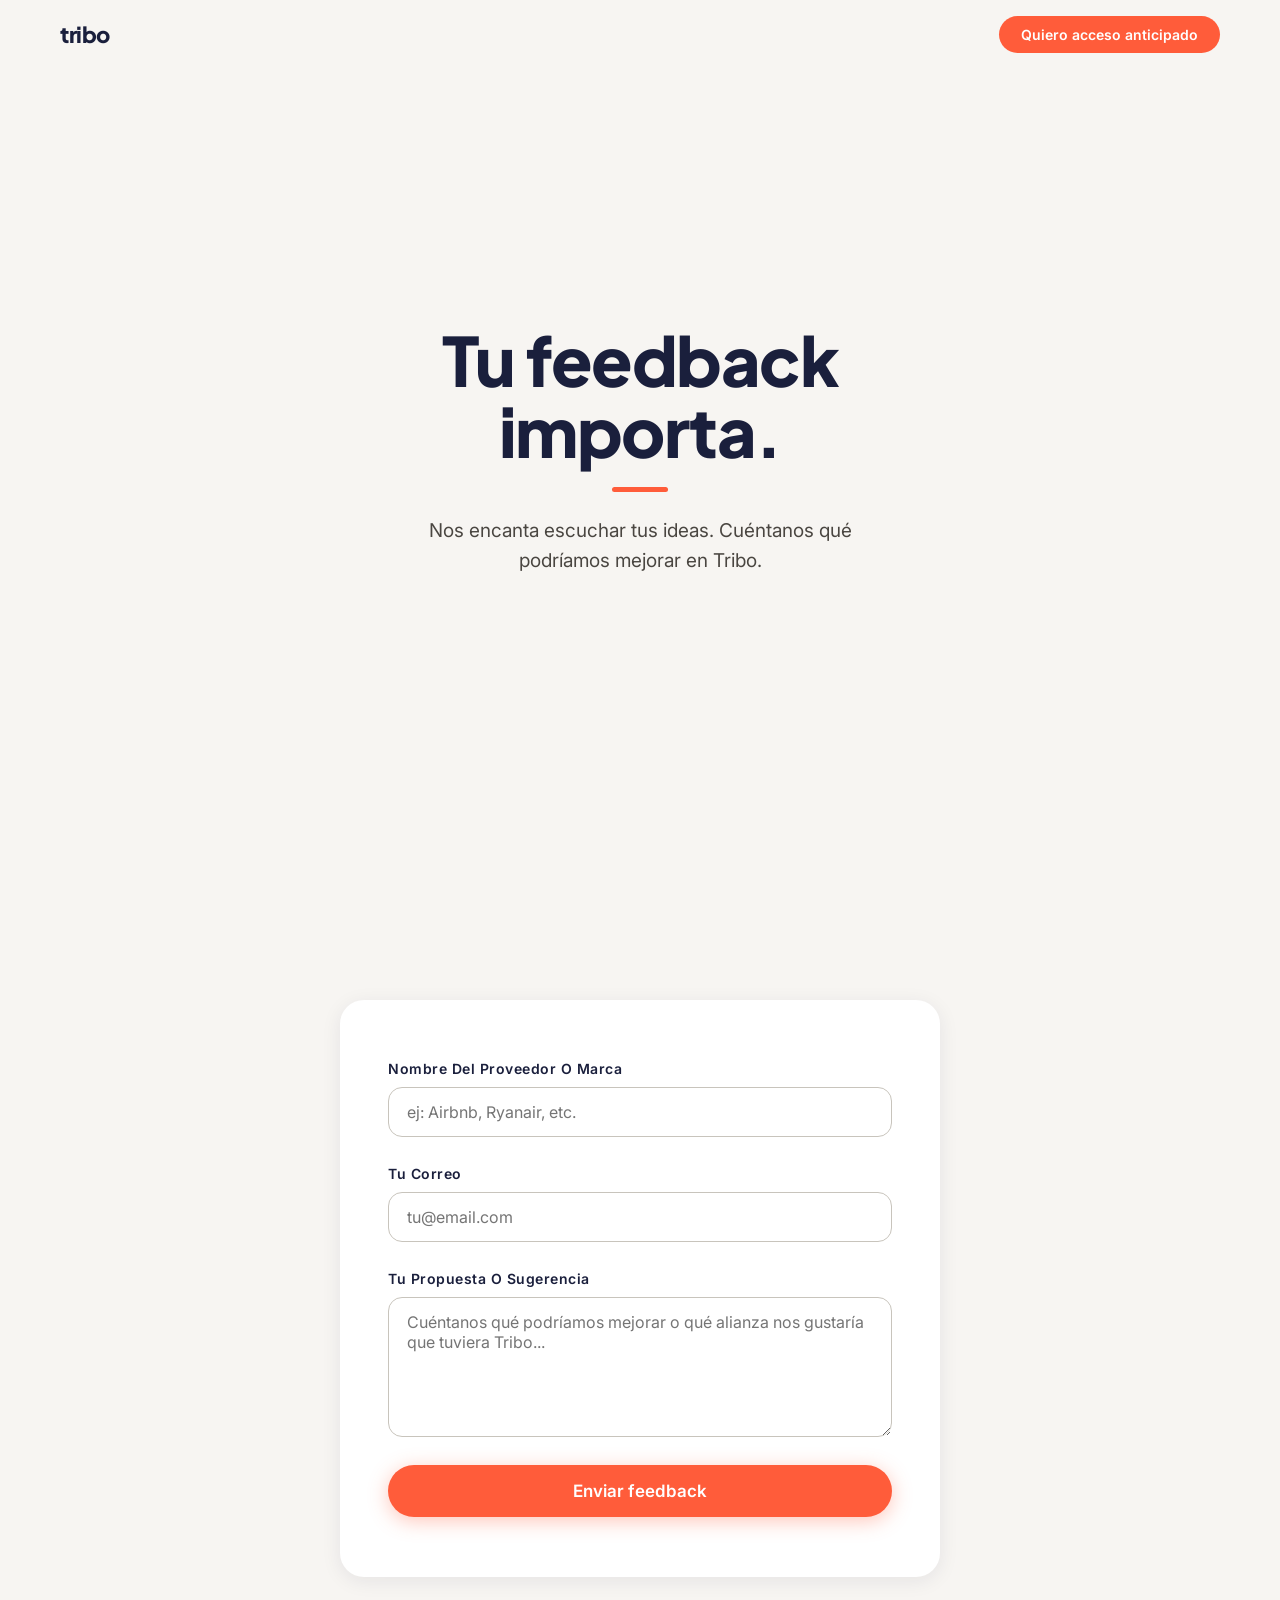
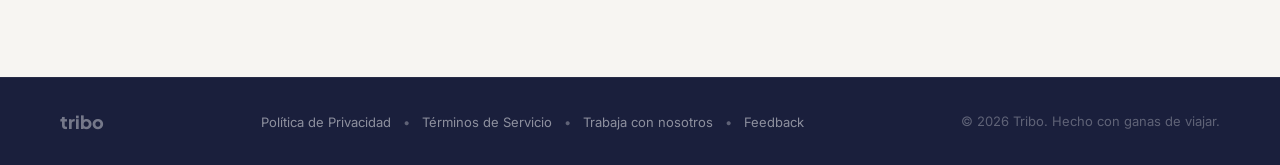
==== feedback.html @ 0e7f5cf8 "Add feedback page and form submission handler" ====
<!DOCTYPE html>
<html lang="es">
<head>
  <meta charset="UTF-8">
  <meta name="viewport" content="width=device-width, initial-scale=1.0">
  <title>Feedback — Tribo</title>
  <meta name="description" content="Cuéntanos tu sugerencia para mejorar Tribo.">
  <meta property="og:title" content="Feedback — Tribo">
  <meta property="og:description" content="Cuéntanos tu sugerencia para mejorar Tribo.">
  <meta property="og:type" content="website">
  <link rel="preconnect" href="https://fonts.googleapis.com">
  <link rel="preconnect" href="https://fonts.gstatic.com" crossorigin>
  <link rel="icon" type="image/png" href="Logo Tribo App.png">
  <link href="https://fonts.googleapis.com/css2?family=Plus+Jakarta+Sans:wght@700;800&family=Inter:wght@400;500;600&display=swap" rel="stylesheet">
  <link rel="stylesheet" href="styles.css">
</head>
<body>

  <!-- NAV -->
  <nav class="nav" id="nav">
    <div class="nav__inner">
      <a href="index.html" class="nav__logo">tribo</a>
      <a href="index.html#waitlist" class="btn btn--nav">Quiero acceso anticipado</a>
    </div>
  </nav>

  <!-- HERO FEEDBACK -->
  <section class="hero hero--feedback" id="hero">
    <div class="hero__content reveal">
      <h1 class="hero__headline">Tu feedback<br>importa.</h1>
      <p class="hero__sub">Nos encanta escuchar tus ideas. Cuéntanos qué podríamos mejorar en Tribo.</p>
    </div>
  </section>

  <!-- FORMULARIO FEEDBACK -->
  <section class="section section--feedback-form" id="feedback-section">
    <div class="section__inner section__inner--form reveal">
      
      <!-- CONTENEDOR FORM -->
      <div class="feedback-form-container" id="feedbackFormContainer">
        <form class="feedback-form feedback-form--active" id="feedbackForm" novalidate>
          
          <div class="form-group">
            <label class="form-label" for="providerName">Nombre del proveedor o marca</label>
            <input 
              class="form-input" 
              id="providerName" 
              type="text" 
              name="providerName" 
              placeholder="ej: Airbnb, Ryanair, etc."
              required
            >
          </div>

          <div class="form-group">
            <label class="form-label" for="email">Tu correo</label>
            <input 
              class="form-input" 
              id="email" 
              type="email" 
              name="email" 
              placeholder="tu@email.com"
              required
            >
          </div>

          <div class="form-group">
            <label class="form-label" for="proposal">Tu propuesta o sugerencia</label>
            <textarea 
              class="form-input form-input--textarea" 
              id="proposal" 
              name="proposal" 
              placeholder="Cuéntanos qué podríamos mejorar o qué alianza nos gustaría que tuviera Tribo..."
              required
            ></textarea>
          </div>

          <button type="submit" class="btn btn--primary" id="submitBtn">Enviar feedback</button>
        </form>
      </div>

      <!-- MENSAJE DE AGRADECIMIENTO (oculto al inicio) -->
      <div class="thank-you-message" id="thankYouMessage" style="display: none;">
        <div class="thank-you-message__content">
          <div class="thank-you-message__icon">✓</div>
          <h2 class="thank-you-message__title">¡Gracias!</h2>
          <p class="thank-you-message__text">
            Tu feedback nos ayuda a mejorar. Nos pondremos en contacto contigo pronto.
          </p>
          <p class="thank-you-message__text--secondary">
            Hemos enviado una copia a <strong id="confirmEmail"></strong>
          </p>
          <a href="index.html" class="btn btn--dark" style="margin-top: 16px; max-width: 200px;">Volver al inicio</a>
        </div>
      </div>

    </div>
  </section>

  <!-- FOOTER -->
  <footer class="footer">
    <div class="footer__inner">
      <span class="footer__logo">tribo</span>
       <nav class="footer__links">
        <a href="privacidad.html" class="footer__link">Política de Privacidad</a>
        <span class="footer__separator">•</span>
        <a href="terminos.html" class="footer__link">Términos de Servicio</a>
        <span class="footer__separator">•</span>
        <a href="trabaja-con-nosotros.html" class="footer__link">Trabaja con nosotros</a>
        <span class="footer__separator">•</span>
        <a href="feedback.html" class="footer__link">Feedback</a>
       </nav>
      <p class="footer__copy">© 2026 Tribo. Hecho con ganas de viajar.</p>
    </div>
  </footer>

  <script src="main.js"></script>
  <script src="feedback.js"></script>
</body>
</html>
---- styles.css ----
/* ============================================
   TRIBO LANDING — styles.css
   Design system fiel a la identidad de Tribo
   ============================================ */

/* --- VARIABLES --- */
:root {
  --coral:      #FF5C3A;
  --coral-dark: #E04828;
  --coral-pale: #FFF0EC;
  --navy:       #1A1F3C;
  --navy-mid:   #252B4A;
  --navy-light: #2E3560;
  --offwhite:   #F7F5F2;
  --mint:       #2DD4A0;
  --mint-pale:  #E6FAF4;
  --white:      #FFFFFF;
  --gray-100:   #F0EDE8;
  --gray-300:   #C8C4BC;
  --gray-500:   #8A8680;
  --gray-700:   #4A4641;

  --font-head: 'Plus Jakarta Sans', sans-serif;
  --font-body: 'Inter', sans-serif;

  --radius-sm:  8px;
  --radius-md:  14px;
  --radius-lg:  24px;
  --radius-xl:  36px;

  --max-w: 1160px;
  --section-pad: 100px 24px;
}

/* --- RESET --- */
*, *::before, *::after { box-sizing: border-box; margin: 0; padding: 0; }
html { scroll-behavior: smooth; }
body {
  font-family: var(--font-body);
  background: var(--offwhite);
  color: var(--navy);
  overflow-x: hidden;
  -webkit-font-smoothing: antialiased;
}
img { display: block; max-width: 100%; }
a { text-decoration: none; }

/* --- TIPOGRAFÍA BASE --- */
h1, h2, h3 { font-family: var(--font-head); font-weight: 800; line-height: 1.1; }
p { line-height: 1.65; }

/* ============================================
   NAV
   ============================================ */
.nav {
  position: fixed;
  top: 0; left: 0; right: 0;
  z-index: 100;
  padding: 0 24px;
  transition: background 0.3s ease, box-shadow 0.3s ease;
}
.nav.scrolled {
  background: rgba(247, 245, 242, 0.92);
  backdrop-filter: blur(12px);
  box-shadow: 0 1px 0 rgba(26, 31, 60, 0.08);
}
.nav__inner {
  max-width: var(--max-w);
  margin: 0 auto;
  height: 68px;
  display: flex;
  align-items: center;
  justify-content: space-between;
}
.nav__logo {
  font-family: var(--font-head);
  font-weight: 800;
  font-size: 22px;
  color: var(--navy);
  letter-spacing: -0.5px;
}

/* --- BOTONES --- */
.btn {
  display: inline-flex;
  align-items: center;
  justify-content: center;
  font-family: var(--font-body);
  font-weight: 600;
  font-size: 15px;
  border-radius: var(--radius-xl);
  cursor: pointer;
  transition: transform 0.18s ease, background 0.18s ease, box-shadow 0.18s ease;
  border: none;
  text-align: center;
}
.btn--nav {
  background: var(--coral);
  color: var(--white);
  padding: 10px 22px;
  font-size: 14px;
}
.btn--nav:hover {
  background: var(--coral-dark);
  transform: translateY(-1px);
}
.btn--primary {
  background: var(--coral);
  color: var(--white);
  padding: 16px 36px;
  font-size: 17px;
  width: 100%;
  box-shadow: 0 4px 20px rgba(255, 92, 58, 0.35);
}
.btn--primary:hover {
  background: var(--coral-dark);
  transform: translateY(-2px);
  box-shadow: 0 8px 28px rgba(255, 92, 58, 0.45);
}
.btn--primary:active {
  transform: translateY(0);
}
.btn--dark {
  background: var(--mint);
  color: var(--navy);
  padding: 16px 36px;
  font-size: 17px;
  width: 100%;
  box-shadow: 0 4px 20px rgba(45, 212, 160, 0.3);
}
.btn--dark:hover {
  background: #25c090;
  transform: translateY(-2px);
}

/* ============================================
   HERO
   ============================================ */
.hero {
  min-height: 100vh;
  display: flex;
  align-items: center;
  padding: 120px 24px 80px;
  max-width: var(--max-w);
  margin: 0 auto;
  gap: 60px;
}
.hero--work,
.hero--feedback {
  justify-content: center;
  text-align: center;
}
.hero__content {
  flex: 1;
  max-width: 560px;
}
.hero__headline {
  font-size: clamp(38px, 5.5vw, 68px);
  color: var(--navy);
  letter-spacing: -1.5px;
  margin-bottom: 24px;
  line-height: 1.05;
}
.hero__headline::after {
  content: '';
  display: block;
  width: 56px;
  height: 5px;
  background: var(--coral);
  border-radius: 3px;
  margin: 20px auto 0;
}
.hero__sub {
  font-size: 19px;
  color: var(--gray-700);
  margin-bottom: 40px;
  max-width: 460px;
  line-height: 1.6;
  margin-left: auto;
  margin-right: auto;
}
.hero__image {
  flex: 1;
  display: flex;
  justify-content: center;
  align-items: center;
}
.hero__img-wrapper {
  width: 100%;
  max-width: 440px;
  border-radius: var(--radius-lg);
  overflow: hidden;
  position: relative;
}
.hero__img-wrapper img {
  width: 100%;
  border-radius: var(--radius-lg);
}

/* --- FORM BLOCK --- */
.form-block {
  display: flex;
  flex-direction: column;
  gap: 12px;
}
.form-block__disclaimer {
  font-size: 13px;
  color: var(--gray-500);
  text-align: center;
}
.form-block--dark .form-block__disclaimer--dark {
  color: rgba(255,255,255,0.5);
}

/* ============================================
   SECTIONS — BASE
   ============================================ */
.section {
  padding: var(--section-pad);
}
.section__inner {
  max-width: var(--max-w);
  margin: 0 auto;
}
.section__inner--form {
  max-width: 600px;
}
.section__label {
  display: inline-block;
  font-family: var(--font-body);
  font-size: 12px;
  font-weight: 600;
  letter-spacing: 2px;
  text-transform: uppercase;
  color: var(--coral);
  margin-bottom: 16px;
}
.section__title {
  font-size: clamp(30px, 4vw, 50px);
  color: var(--navy);
  letter-spacing: -1px;
  margin-bottom: 60px;
}
.section__header {
  margin-bottom: 0;
}

/* ============================================
   EL PROBLEMA
   ============================================ */
.section--problem {
  background: var(--navy);
  padding: var(--section-pad);
}
.section--problem .section__label {
  color: var(--mint);
}
.section--problem .section__title {
  color: var(--white);
}
.problems__grid {
  display: grid;
  grid-template-columns: repeat(auto-fit, minmax(280px, 1fr));
  gap: 24px;
  margin-top: 56px;
}
.problem-card {
  background: var(--navy-mid);
  border: 1px solid rgba(255,255,255,0.07);
  border-radius: var(--radius-lg);
  padding: 36px 32px;
  display: flex;
  gap: 24px;
  align-items: flex-start;
  transition: transform 0.2s ease, border-color 0.2s ease;
}
.problem-card:hover {
  transform: translateY(-4px);
  border-color: rgba(255, 92, 58, 0.3);
}
.problem-card__number {
  font-family: var(--font-head);
  font-size: 42px;
  font-weight: 800;
  color: var(--coral);
  line-height: 1;
  min-width: 60px;
  opacity: 0.9;
}
.problem-card__headline {
  font-family: var(--font-head);
  font-size: 17px;
  font-weight: 700;
  color: var(--white);
  margin-bottom: 10px;
  line-height: 1.3;
}
.problem-card__body {
  font-size: 14px;
  color: rgba(255,255,255,0.45);
  line-height: 1.6;
}

/* ============================================
   LA SOLUCIÓN
   ============================================ */
.section--solution {
  background: var(--offwhite);
}
.step {
  display: flex;
  align-items: center;
  gap: 80px;
  margin-bottom: 100px;
}
.step:last-child { margin-bottom: 0; }
.step--reverse { flex-direction: row-reverse; }
.step__media { flex: 1; }
.step__img-wrapper {
  border-radius: var(--radius-lg);
  overflow: hidden;
  background: var(--gray-100);
  aspect-ratio: 4/3;
  display: flex;
  align-items: center;
  justify-content: center;
}
.step__img-wrapper img {
  width: 100%;
  height: 100%;
  object-fit: cover;
  border-radius: var(--radius-lg);
}
.step__content { flex: 1; }
.step__num {
  display: inline-block;
  font-family: var(--font-head);
  font-size: 13px;
  font-weight: 800;
  letter-spacing: 2px;
  color: var(--coral);
  background: var(--coral-pale);
  padding: 6px 14px;
  border-radius: var(--radius-xl);
  margin-bottom: 20px;
}
.step__title {
  font-size: clamp(24px, 3vw, 36px);
  color: var(--navy);
  margin-bottom: 16px;
  letter-spacing: -0.5px;
}
.step__body {
  font-size: 17px;
  color: var(--gray-700);
  line-height: 1.65;
  max-width: 380px;
}

/* ============================================
   PRUEBA SOCIAL
   ============================================ */
.section--social {
  background: var(--coral);
  padding: 80px 24px;
}
.social__block {
  max-width: var(--max-w);
  margin: 0 auto;
  text-align: center;
}
.section--social .section__label {
  color: rgba(255,255,255,0.7);
}
.social__title {
  font-size: clamp(28px, 4vw, 48px);
  color: var(--white);
  letter-spacing: -1px;
  margin-bottom: 40px;
}
.social__counter {
  margin: 0 auto 20px;
}
.social__number {
  font-family: var(--font-head);
  font-size: clamp(72px, 12vw, 140px);
  font-weight: 800;
  color: var(--white);
  letter-spacing: -4px;
  line-height: 1;
  display: block;
}
.social__sub {
  font-size: 18px;
  color: rgba(255,255,255,0.75);
  max-width: 400px;
  margin: 0 auto;
  line-height: 1.5;
}

/* ============================================
   CTA FINAL
   ============================================ */
.section--cta {
  background: var(--navy);
  padding: var(--section-pad);
}
.section__inner--cta {
  display: flex;
  align-items: center;
  gap: 80px;
}
.cta__content {
  flex: 1;
  max-width: 520px;
}
.cta__title {
  font-size: clamp(32px, 4.5vw, 56px);
  color: var(--white);
  letter-spacing: -1.5px;
  margin-bottom: 16px;
}
.cta__title::after {
  content: '';
  display: block;
  width: 48px;
  height: 4px;
  background: var(--mint);
  border-radius: 3px;
  margin-top: 18px;
}
.cta__sub {
  font-size: 18px;
  color: rgba(255,255,255,0.6);
  margin-bottom: 36px;
  line-height: 1.55;
}
.cta__image {
  flex: 1;
  display: flex;
  justify-content: center;
}
.cta__img-wrapper {
  width: 100%;
  max-width: 400px;
}
.cta__img-wrapper img {
  width: 100%;
  border-radius: var(--radius-lg);
}
.form-block--dark iframe {
  filter: invert(0);
}

/* ============================================
   REQUISITOS - Trabaja con nosotros
   ============================================ */
.section--requirements {
  background: var(--offwhite);
}
.requirements__grid {
  display: grid;
  grid-template-columns: repeat(auto-fit, minmax(300px, 1fr));
  gap: 32px;
  margin-top: 56px;
}
.requirement-card {
  background: var(--white);
  border: 1px solid var(--gray-100);
  border-radius: var(--radius-lg);
  padding: 40px 32px;
  text-align: center;
  transition: transform 0.2s ease, border-color 0.2s ease, box-shadow 0.2s ease;
}
.requirement-card:hover {
  transform: translateY(-8px);
  border-color: var(--coral);
  box-shadow: 0 12px 32px rgba(255, 92, 58, 0.15);
}
.requirement-card__icon {
  font-size: 56px;
  margin-bottom: 24px;
}
.requirement-card__title {
  font-size: 20px;
  color: var(--navy);
  margin-bottom: 16px;
  line-height: 1.3;
}
.requirement-card__desc {
  font-size: 15px;
  color: var(--gray-700);
  line-height: 1.65;
}

/* ============================================
   CONTACT CTA
   ============================================ */
.section--contact-cta {
  background: var(--coral-pale);
  padding: 100px 24px;
}
.contact-cta {
  max-width: 700px;
  margin: 0 auto;
  text-align: center;
}
.contact-cta__title {
  font-size: clamp(32px, 4.5vw, 56px);
  color: var(--navy);
  letter-spacing: -1.5px;
  margin-bottom: 16px;
}
.contact-cta__sub {
  font-size: 18px;
  color: var(--gray-700);
  margin-bottom: 48px;
  line-height: 1.6;
}
.contact-cta__email {
  margin-bottom: 28px;
}
.contact-cta__note {
  font-size: 14px;
  color: var(--gray-500);
  line-height: 1.6;
  font-style: italic;
}

/* ============================================
   FORMULARIO FEEDBACK
   ============================================ */
.section--feedback-form {
  background: var(--offwhite);
}
.feedback-form-container {
  background: var(--white);
  border-radius: var(--radius-lg);
  padding: 60px 48px;
  box-shadow: 0 4px 20px rgba(26, 31, 60, 0.08);
}
.feedback-form {
  display: flex;
  flex-direction: column;
  gap: 28px;
}
.feedback-form--active {
  display: flex;
}
.form-group {
  display: flex;
  flex-direction: column;
  gap: 10px;
}
.form-label {
  font-family: var(--font-body);
  font-weight: 600;
  font-size: 14px;
  color: var(--navy);
  text-transform: capitalize;
  letter-spacing: 0.5px;
}
.form-input {
  font-family: var(--font-body);
  font-size: 16px;
  padding: 14px 18px;
  border: 1px solid var(--gray-300);
  border-radius: var(--radius-md);
  color: var(--navy);
  background: var(--white);
  transition: border-color 0.2s ease, box-shadow 0.2s ease;
}
.form-input:focus {
  outline: none;
  border-color: var(--coral);
  box-shadow: 0 0 0 3px rgba(255, 92, 58, 0.1);
}
.form-input--textarea {
  resize: vertical;
  font-family: var(--font-body);
  min-height: 140px;
}

/* Mensaje de agradecimiento */
.thank-you-message {
  text-align: center;
  animation: fadeInScale 0.6s cubic-bezier(0.22, 1, 0.36, 1);
}
.thank-you-message__content {
  display: flex;
  flex-direction: column;
  align-items: center;
  gap: 24px;
}
.thank-you-message__icon {
  width: 80px;
  height: 80px;
  border-radius: 50%;
  background: var(--mint-pale);
  color: var(--mint);
  font-size: 40px;
  display: flex;
  align-items: center;
  justify-content: center;
  font-weight: 800;
}
.thank-you-message__title {
  font-size: 36px;
  color: var(--navy);
  letter-spacing: -1px;
}
.thank-you-message__text {
  font-size: 16px;
  color: var(--gray-700);
  line-height: 1.65;
  max-width: 500px;
}
.thank-you-message__text--secondary {
  color: var(--gray-500);
  font-style: italic;
}

@keyframes fadeInScale {
  from {
    opacity: 0;
    transform: scale(0.95);
  }
  to {
    opacity: 1;
    transform: scale(1);
  }
}

/* ============================================
   FOOTER
   ============================================ */
.footer {
  background: var(--navy);
  border-top: 1px solid rgba(255,255,255,0.06);
  padding: 32px 24px;
}
.footer__inner {
  max-width: var(--max-w);
  margin: 0 auto;
  display: flex;
  align-items: center;
  justify-content: space-between;
  gap: 24px;
}
.footer__logo {
  font-family: var(--font-head);
  font-weight: 800;
  font-size: 18px;
  color: rgba(255,255,255,0.4);
}
.footer__links {
  display: flex;
  align-items: center;
  justify-content: center;
  gap: 12px;
  flex: 1;
  flex-wrap: wrap;
}
.footer__link {
  font-size: 13px;
  color: rgba(255,255,255,0.5);
  transition: color 0.2s ease;
}
.footer__link:hover {
  color: rgba(255,255,255,0.7);
}
.footer__separator {
  color: rgba(255,255,255,0.3);
  font-size: 13px;
}
.footer__copy {
  font-size: 13px;
  color: rgba(255,255,255,0.3);
  white-space: nowrap;
}

/* ============================================
   PLACEHOLDERS (mientras no hay imágenes)
   ============================================ */
.img-placeholder {
  background: linear-gradient(135deg, var(--coral-pale) 0%, var(--gray-100) 100%);
  min-height: 320px;
  display: flex;
  align-items: center;
  justify-content: center;
  position: relative;
}
.img-placeholder::after {
  content: 'imagen próximamente';
  font-family: var(--font-body);
  font-size: 13px;
  font-weight: 500;
  color: var(--gray-500);
  letter-spacing: 1px;
  text-transform: uppercase;
}

/* ============================================
   ANIMACIONES DE SCROLL
   ============================================ */
.reveal {
  opacity: 0;
  transform: translateY(36px);
  transition: opacity 0.7s cubic-bezier(0.22, 1, 0.36, 1),
              transform 0.7s cubic-bezier(0.22, 1, 0.36, 1);
}
.reveal--right {
  transform: translateX(36px);
}
.reveal.visible {
  opacity: 1;
  transform: translate(0, 0);
}

/* ============================================
   RESPONSIVE
   ============================================ */
@media (max-width: 900px) {
  .hero {
    flex-direction: column;
    padding: 110px 24px 60px;
    text-align: center;
    gap: 48px;
  }
  .hero__headline::after { margin: 20px auto 0; }
  .hero__sub { margin: 0 auto 40px; }
  .hero__image { width: 100%; }
  .hero__img-wrapper { max-width: 100%; }

  .step, .step--reverse { flex-direction: column; gap: 40px; }
  .step__body { max-width: 100%; }

  .section__inner--cta { flex-direction: column; gap: 48px; }
  .cta__content { max-width: 100%; text-align: center; }
  .cta__title::after { margin: 18px auto 0; }

  .footer__inner { flex-direction: column; text-align: center; gap: 8px; }
  
  .feedback-form-container {
    padding: 40px 24px;
  }
  
  .requirements__grid {
    grid-template-columns: 1fr;
  }
}

@media (max-width: 600px) {
  :root { --section-pad: 72px 20px; }
  .nav__inner { padding: 0; }
  .btn--nav { display: none; }
  .problems__grid { grid-template-columns: 1fr; }
  .social__number { letter-spacing: -2px; }
  
  .feedback-form-container {
    padding: 32px 20px;
  }
  
  .contact-cta {
    text-align: center;
  }
}
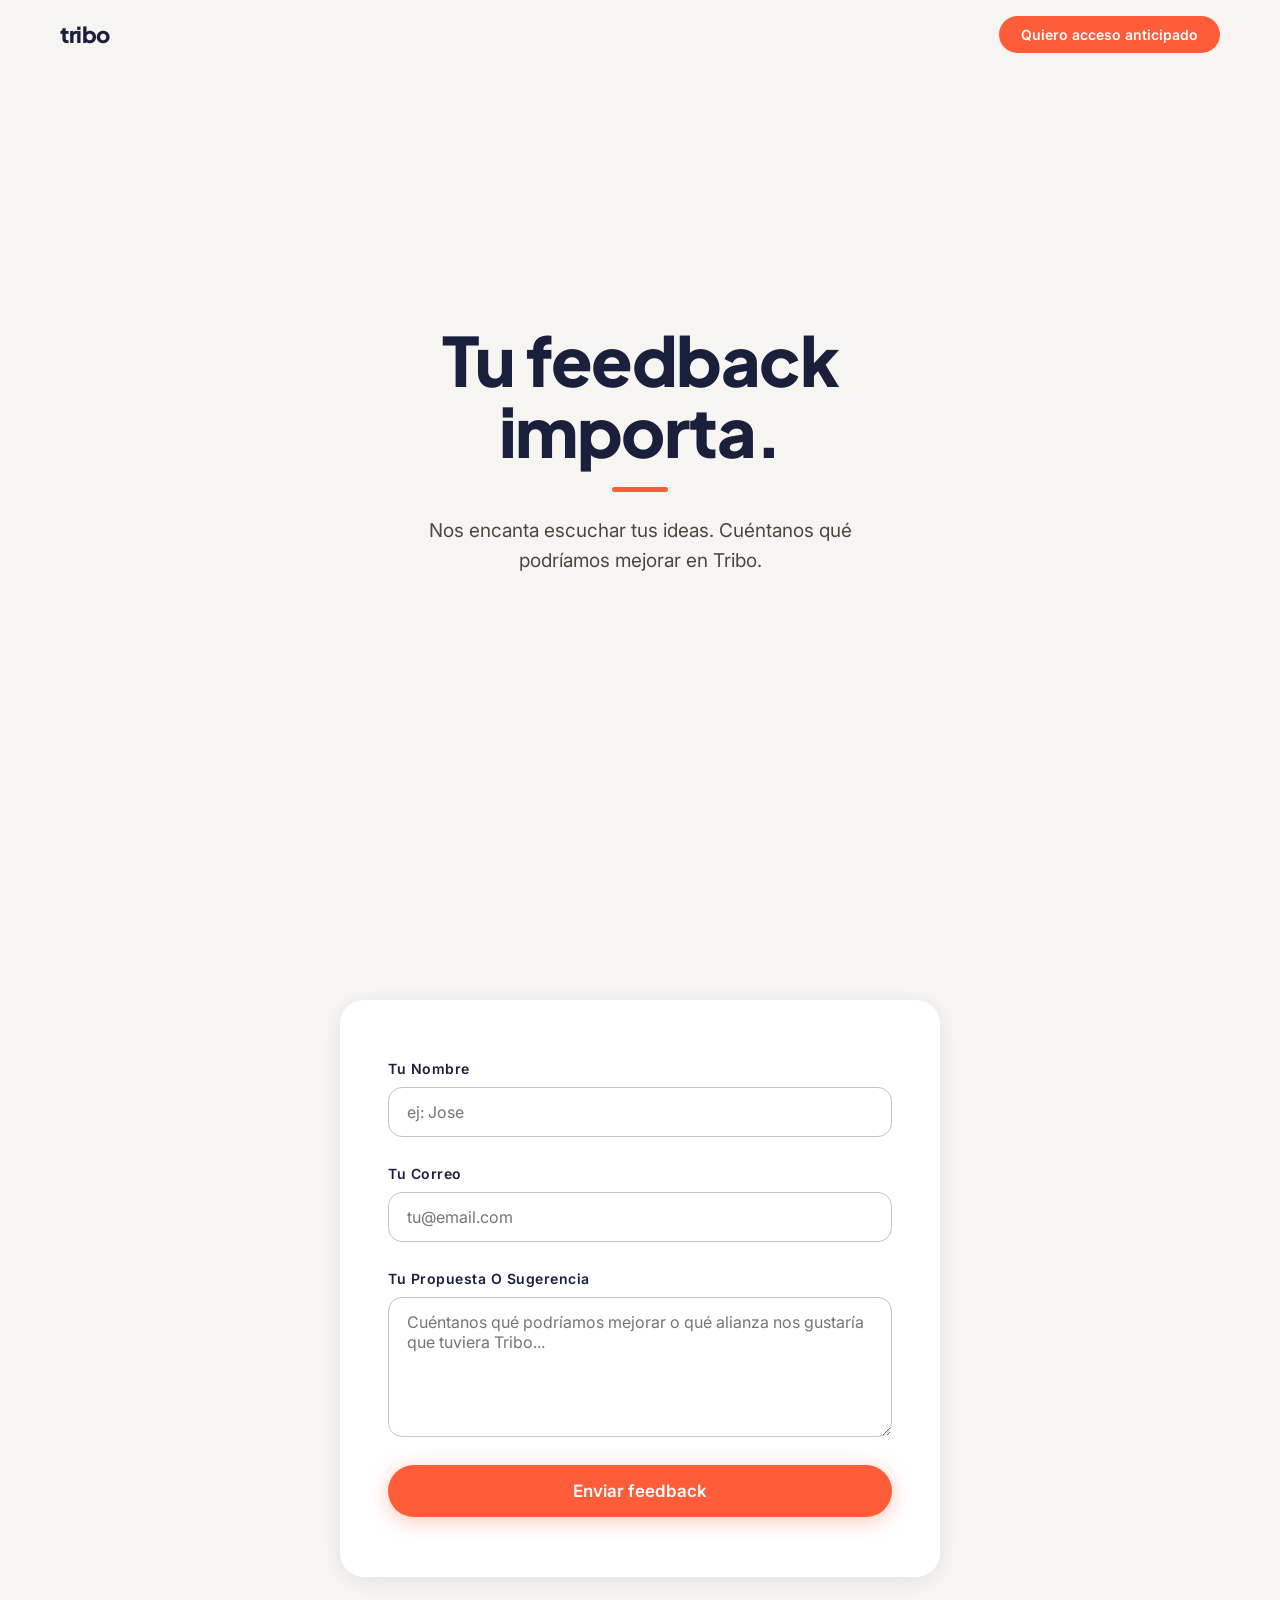
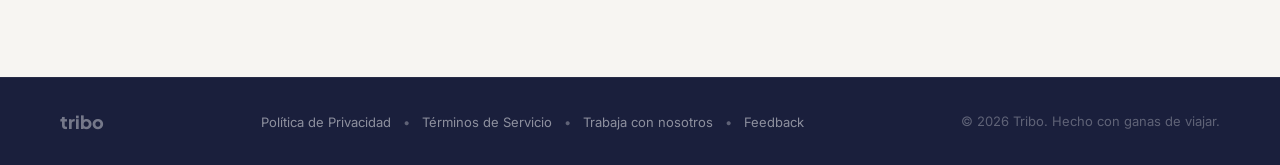
==== commit 6802a194: "Update feedback.html" ====
--- a/feedback.html
+++ b/feedback.html
@@ -41,13 +41,13 @@
         <form class="feedback-form feedback-form--active" id="feedbackForm" novalidate>
           
           <div class="form-group">
-            <label class="form-label" for="providerName">Nombre del proveedor o marca</label>
+            <label class="form-label" for="providerName">Tu nombre</label>
             <input 
               class="form-input" 
               id="providerName" 
               type="text" 
               name="providerName" 
-              placeholder="ej: Airbnb, Ryanair, etc."
+              placeholder="ej: Jose"
               required
             >
           </div>
@@ -117,4 +117,4 @@
   <script src="main.js"></script>
   <script src="feedback.js"></script>
 </body>
-</html>+</html>
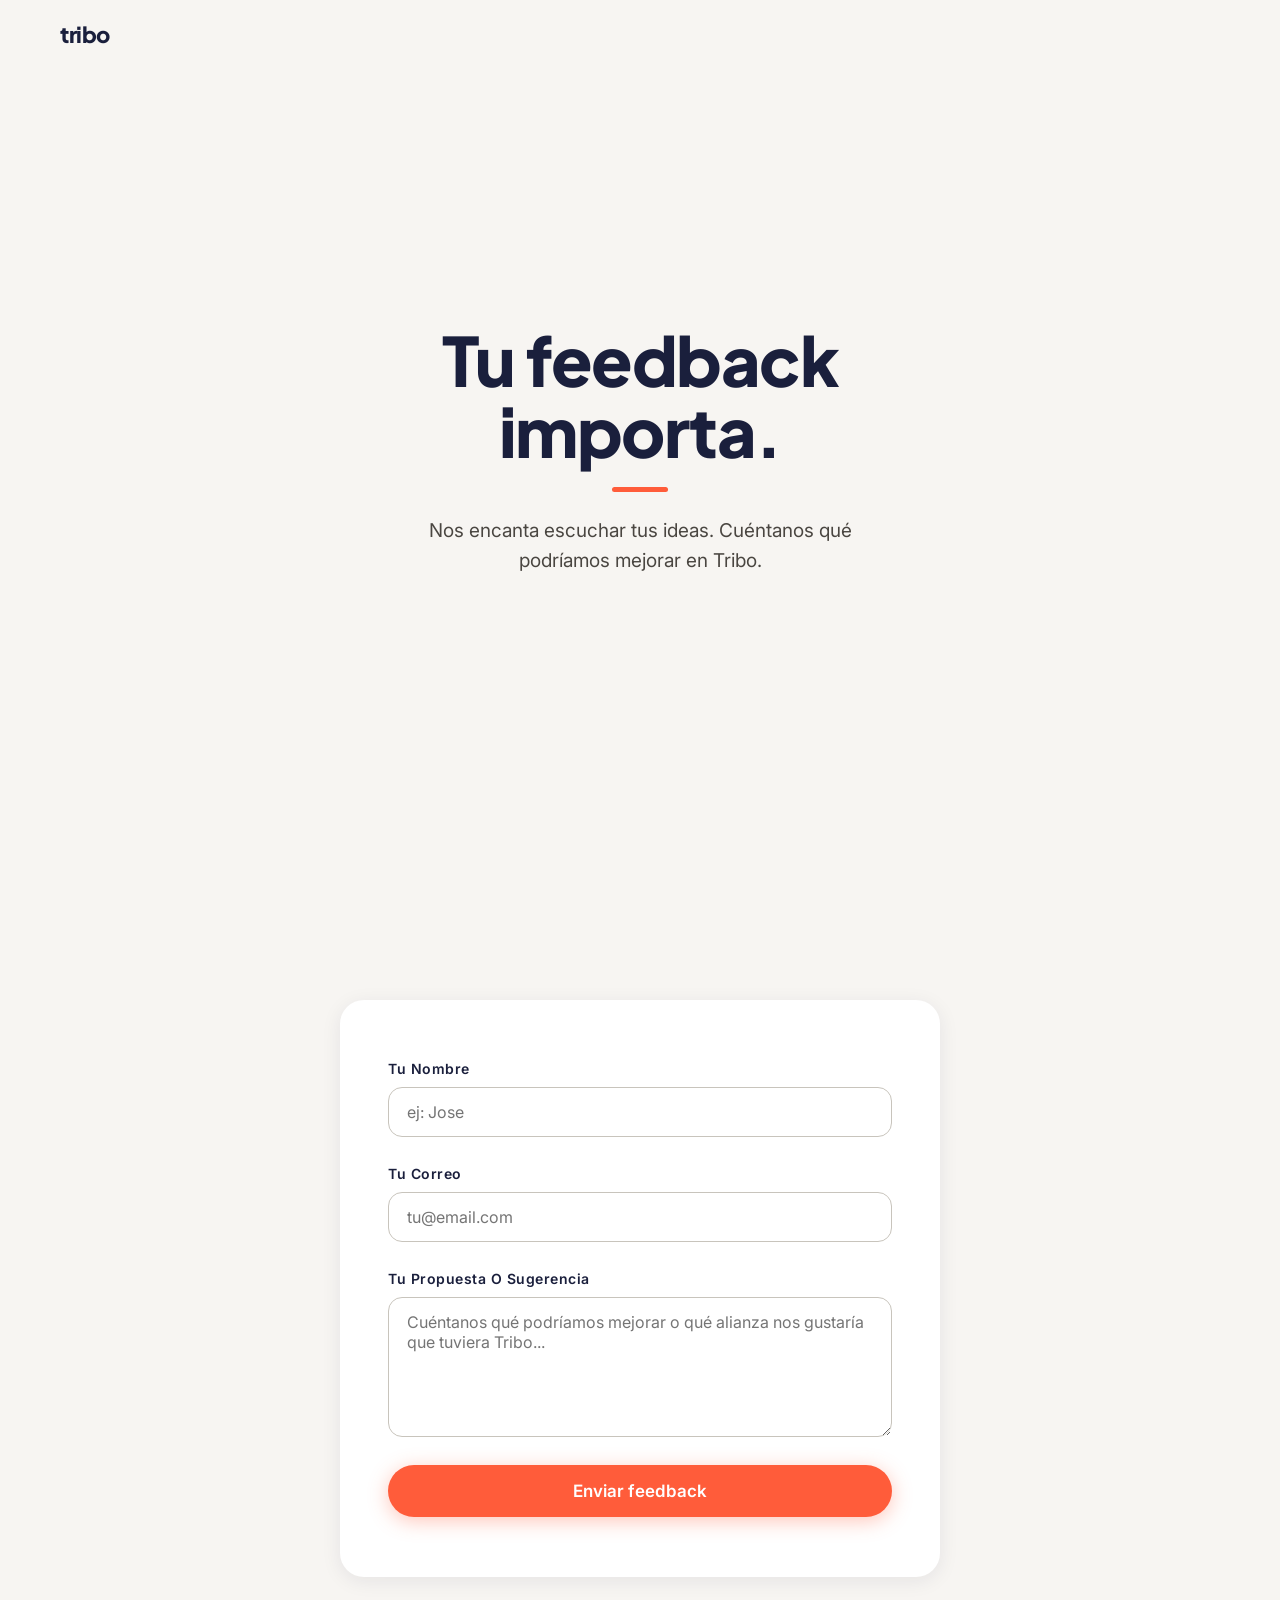
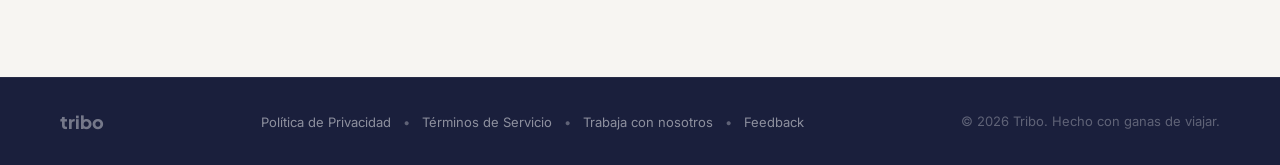
==== commit 7a587c24: "Quitar botón "Quiero acceso anticipado" de feedback.html" ====
--- a/feedback.html
+++ b/feedback.html
@@ -20,7 +20,6 @@
   <nav class="nav" id="nav">
     <div class="nav__inner">
       <a href="index.html" class="nav__logo">tribo</a>
-      <a href="index.html#waitlist" class="btn btn--nav">Quiero acceso anticipado</a>
     </div>
   </nav>
 
@@ -88,7 +87,7 @@
             Tu feedback nos ayuda a mejorar. Nos pondremos en contacto contigo pronto.
           </p>
           <p class="thank-you-message__text--secondary">
-            Hemos enviado una copia a <strong id="confirmEmail"></strong>
+            Te contactaremos en <strong id="confirmEmail"></strong>
           </p>
           <a href="index.html" class="btn btn--dark" style="margin-top: 16px; max-width: 200px;">Volver al inicio</a>
         </div>
